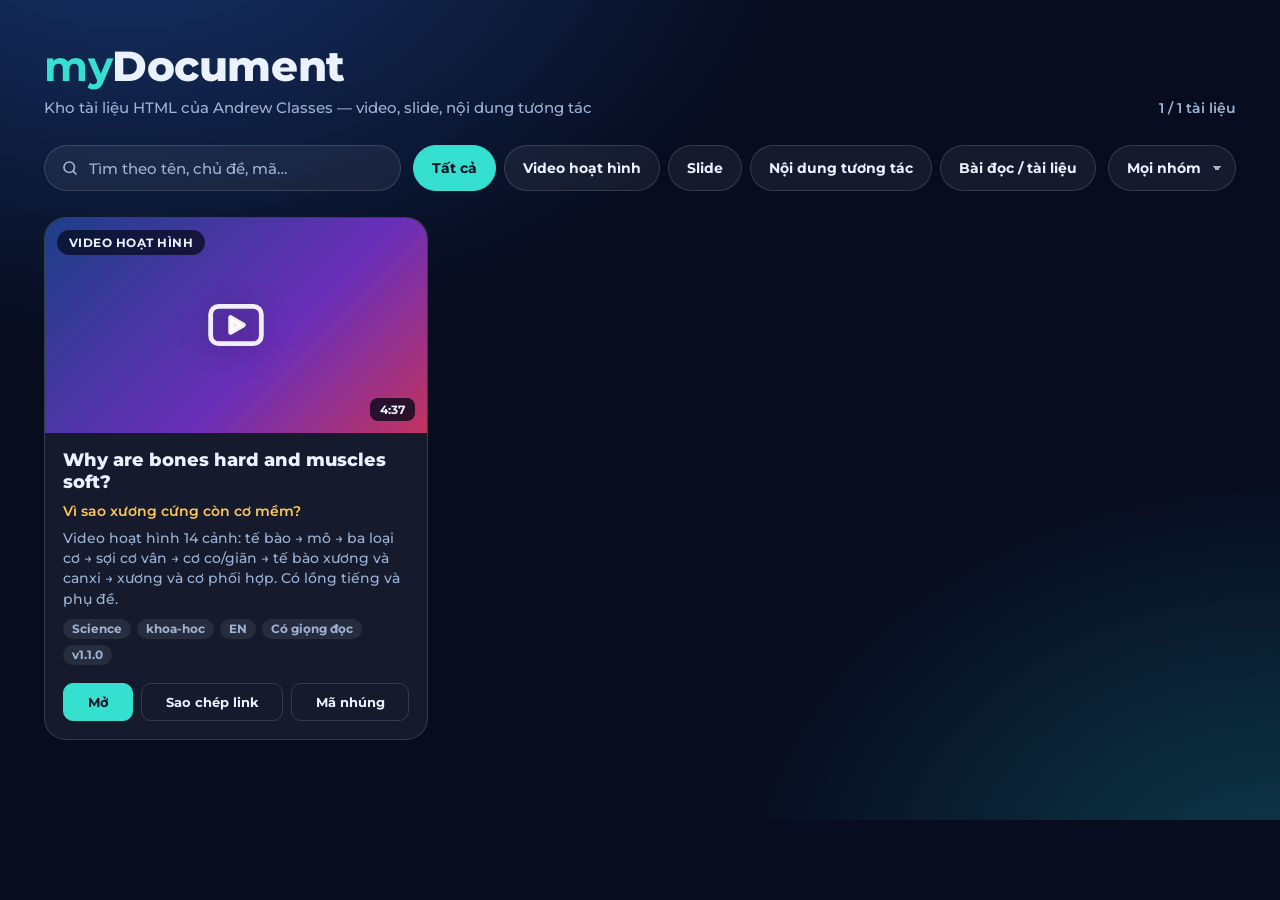
==== index.html @ 25788ad3 "Khởi tạo myDocument: kho tài liệu HTML (video, slide, tương tác, bài đọc) - Khung repo, danh mục tự " ====
<!DOCTYPE html>
<html lang="vi">
<head>
<meta charset="utf-8">
<meta name="viewport" content="width=device-width,initial-scale=1">
<meta name="robots" content="noindex">
<title>myDocument — Kho tài liệu</title>
<link rel="preconnect" href="https://fonts.googleapis.com">
<link rel="preconnect" href="https://fonts.gstatic.com" crossorigin>
<link href="https://fonts.googleapis.com/css2?family=Montserrat:wght@500;600;700;800&display=swap" rel="stylesheet">
<style>
:root{--bg:#070d1f;--panel:rgba(255,255,255,.06);--line:rgba(255,255,255,.14);--ink:#eaf2ff;--mut:#9fb3d6;--acc:#35e0d1;--gold:#ffc857;--coral:#ff6b81;--vio:#9b8cff}
*{box-sizing:border-box;margin:0}
html,body{min-height:100%;background:var(--bg);color:var(--ink);font-family:'Montserrat','Segoe UI',system-ui,sans-serif}
body{background:radial-gradient(1100px 700px at 10% -10%,#17336a 0%,transparent 60%),radial-gradient(900px 700px at 100% 100%,#0d3c4d 0%,transparent 60%),var(--bg);background-attachment:fixed}
.wrap{max-width:1240px;margin:0 auto;padding:40px 24px 80px}
header{display:flex;align-items:flex-end;justify-content:space-between;gap:24px;flex-wrap:wrap;margin-bottom:28px}
h1{font-size:clamp(28px,4vw,42px);font-weight:800;letter-spacing:-.01em}
h1 b{color:var(--acc)}
.sub{color:var(--mut);font-weight:500;margin-top:6px;font-size:15px}
.dem{color:var(--mut);font-size:14px;font-weight:600}
.tools{display:flex;gap:12px;flex-wrap:wrap;align-items:center;margin-bottom:26px}
.tim{flex:1 1 280px;display:flex;align-items:center;gap:10px;height:46px;padding:0 16px;border-radius:999px;background:var(--panel);border:1px solid var(--line);color:var(--mut)}
.tim svg{width:18px;height:18px;flex:none}
.tim input{all:unset;flex:1;min-width:0;color:var(--ink);font-size:15px;font-weight:500}
.tim input::placeholder{color:var(--mut)}
.chips{display:flex;gap:8px;flex-wrap:wrap}
.chip{height:46px;padding:0 18px;border-radius:999px;border:1px solid var(--line);background:var(--panel);color:var(--ink);font:700 14px 'Montserrat',sans-serif;cursor:pointer;transition:.15s}
.chip:hover{background:rgba(255,255,255,.12)}
.chip.on{background:var(--acc);border-color:var(--acc);color:#04101f}
select.chip{appearance:none;padding-right:34px;background-image:linear-gradient(45deg,transparent 50%,var(--mut) 50%),linear-gradient(135deg,var(--mut) 50%,transparent 50%);background-position:calc(100% - 18px) 20px,calc(100% - 13px) 20px;background-size:5px 5px;background-repeat:no-repeat}
select.chip option{background:#0d1733;color:var(--ink)}
.grid{display:grid;grid-template-columns:repeat(auto-fill,minmax(290px,1fr));gap:20px}
.card{display:flex;flex-direction:column;border-radius:22px;background:var(--panel);border:1px solid var(--line);overflow:hidden;transition:.18s}
.card:hover{transform:translateY(-3px);border-color:rgba(255,255,255,.3);box-shadow:0 14px 44px rgba(0,0,0,.4)}
.thumb{position:relative;aspect-ratio:16/9;display:grid;place-items:center;overflow:hidden;cursor:pointer}
.thumb img{position:absolute;inset:0;width:100%;height:100%;object-fit:cover}
.thumb svg.ic{width:64px;height:64px;color:rgba(255,255,255,.92);filter:drop-shadow(0 4px 14px rgba(0,0,0,.35));position:relative}
.thumb .play{position:absolute;inset:0;display:grid;place-items:center;background:rgba(4,8,22,.45);opacity:0;transition:.18s}
.thumb:hover .play{opacity:1}
.thumb .play span{padding:10px 20px;border-radius:999px;background:var(--acc);color:#04101f;font-weight:800;font-size:14px}
.tag{position:absolute;left:12px;top:12px;padding:5px 12px;border-radius:999px;background:rgba(4,8,22,.7);backdrop-filter:blur(6px);font-size:12px;font-weight:700;letter-spacing:.04em}
.dur{position:absolute;right:12px;bottom:12px;padding:4px 10px;border-radius:8px;background:rgba(4,8,22,.78);font-size:12px;font-weight:700}
.body{padding:16px 18px 18px;display:flex;flex-direction:column;gap:8px;flex:1}
.ten{font-size:18px;font-weight:800;line-height:1.25}
.vi{font-size:14px;color:var(--gold);font-weight:600}
.mt{font-size:13.5px;line-height:1.5;color:var(--mut);font-weight:500}
.meta{display:flex;gap:6px;flex-wrap:wrap;margin-top:2px}
.meta i{font-style:normal;font-size:11.5px;font-weight:700;padding:3px 9px;border-radius:999px;background:rgba(255,255,255,.08);color:var(--mut)}
.act{display:flex;gap:8px;margin-top:auto;padding-top:10px;flex-wrap:wrap}
.btn{flex:1 1 auto;height:38px;padding:0 14px;border-radius:10px;border:1px solid var(--line);background:transparent;color:var(--ink);font:700 13px 'Montserrat',sans-serif;cursor:pointer;display:inline-flex;align-items:center;justify-content:center;gap:6px;text-decoration:none;transition:.15s;white-space:nowrap}
.btn:hover{background:rgba(255,255,255,.12)}
.btn.pri{background:var(--acc);border-color:var(--acc);color:#04101f}
.btn.pri:hover{filter:brightness(1.08)}
.btn.ok{background:#2bd48a;border-color:#2bd48a;color:#04101f}
.trong{grid-column:1/-1;text-align:center;padding:60px 20px;color:var(--mut);font-weight:600;line-height:1.7}
.trong code{background:rgba(255,255,255,.1);padding:2px 8px;border-radius:6px;font-size:13px;color:var(--ink)}
/* xem thử trong khung nhúng */
#modal{position:fixed;inset:0;z-index:50;background:rgba(2,5,14,.86);display:none;place-items:center;padding:24px}
#modal.on{display:grid}
.mbox{width:min(1100px,100%);display:flex;flex-direction:column;gap:12px}
.mbar{display:flex;align-items:center;gap:10px;justify-content:space-between}
.mbar b{font-size:16px}
.mbar .btn{flex:none}
.frame{position:relative;padding-top:56.25%;border-radius:14px;overflow:hidden;background:#000;box-shadow:0 20px 80px rgba(0,0,0,.6)}
.frame iframe{position:absolute;inset:0;width:100%;height:100%;border:0}
.mlog{font-size:12px;color:var(--mut);font-weight:600;min-height:18px;font-variant-numeric:tabular-nums}
@media (max-width:560px){.wrap{padding:24px 14px 60px}}
</style>
</head>
<body>
<div class="wrap">
  <header>
    <div>
      <h1><b>my</b>Document</h1>
      <p class="sub">Kho tài liệu HTML của Andrew Classes — video, slide, nội dung tương tác</p>
    </div>
    <div class="dem" id="dem"></div>
  </header>

  <div class="tools">
    <label class="tim">
      <svg viewBox="0 0 24 24" fill="none" stroke="currentColor" stroke-width="2.2" stroke-linecap="round"><circle cx="11" cy="11" r="7"/><path d="M20 20l-3.5-3.5"/></svg>
      <input id="q" type="search" placeholder="Tìm theo tên, chủ đề, mã…" autocomplete="off">
    </label>
    <div class="chips" id="chips"></div>
    <select class="chip" id="nhom" title="Nhóm nội dung"><option value="">Mọi nhóm</option></select>
  </div>

  <div class="grid" id="grid"></div>
</div>

<div id="modal">
  <div class="mbox">
    <div class="mbar"><b id="mten"></b><button class="btn" id="mdong">✕ Đóng</button></div>
    <div class="frame"><iframe id="mif" allow="fullscreen; autoplay" allowfullscreen></iframe></div>
    <div class="mlog" id="mlog">Khung này đúng như khi nhúng vào trang bài (?nhung=1).</div>
  </div>
</div>

<script>
'use strict';
const $=(q,r=document)=>r.querySelector(q);
const ICON={
  video:'<svg class="ic" viewBox="0 0 24 24" fill="none" stroke="currentColor" stroke-width="1.8" stroke-linecap="round" stroke-linejoin="round"><rect x="2.5" y="5" width="19" height="14" rx="3"/><path d="M10 9.2v5.6l4.8-2.8z" fill="currentColor"/></svg>',
  slide:'<svg class="ic" viewBox="0 0 24 24" fill="none" stroke="currentColor" stroke-width="1.8" stroke-linecap="round" stroke-linejoin="round"><rect x="3" y="4" width="18" height="12" rx="2"/><path d="M12 16v4M8 20h8"/></svg>',
  'tuong-tac':'<svg class="ic" viewBox="0 0 24 24" fill="none" stroke="currentColor" stroke-width="1.8" stroke-linecap="round" stroke-linejoin="round"><path d="M9 3.5v11l3-2.5 2.2 5 2-.9-2.2-5H17z"/><path d="M4 8V5.5A1.5 1.5 0 0 1 5.500 4H7M4 12v2M20 9V6"/></svg>',
  'bai-doc':'<svg class="ic" viewBox="0 0 24 24" fill="none" stroke="currentColor" stroke-width="1.8" stroke-linecap="round" stroke-linejoin="round"><path d="M14 3H7a2 2 0 0 0-2 2v14a2 2 0 0 0 2 2h10a2 2 0 0 0 2-2V8z"/><path d="M14 3v5h5M9 13h6M9 17h6"/></svg>'
};
const GRAD={video:'linear-gradient(135deg,#1c3f87,#6a2fb8 60%,#c2335f)',slide:'linear-gradient(135deg,#0f5a73,#2b7fd6)',
  'tuong-tac':'linear-gradient(135deg,#2c7a52,#1aa6a0 60%,#2b7fd6)','bai-doc':'linear-gradient(135deg,#6a4a14,#b9852d)'};
let D=null,loai='',nhom='',q='';

const esc=s=>String(s==null?'':s).replace(/[&<>"]/g,c=>({'&':'&amp;','<':'&lt;','>':'&gt;','"':'&quot;'}[c]));
const fmt=s=>{s=Math.round(s);return Math.floor(s/60)+':'+String(s%60).padStart(2,'0')};
const abs=rel=>D.goc.replace(/\/$/,'')+'/'+rel;
const tenLoai=m=>(D.loai.find(l=>l.ma===m)||{ten:m}).ten;
const embed=it=>`<div style="position:relative;padding-top:56.25%"><iframe src="${abs(it.nhung_url)}" style="position:absolute;inset:0;width:100%;height:100%;border:0" allow="fullscreen; autoplay" allowfullscreen loading="lazy"></iframe></div>`;

function ve(){
  const ks=q.trim().toLowerCase();
  const ds=D.tai_lieu.filter(it=>(!loai||it.loai===loai)&&(!nhom||it.nhom===nhom)&&
    (!ks||[it.id,it.ten,it.ten_vi,it.mo_ta,it.mon,(it.chu_de||[]).join(' ')].join(' ').toLowerCase().includes(ks)));
  $('#dem').textContent=ds.length+' / '+D.tai_lieu.length+' tài liệu';
  $('#grid').innerHTML=ds.length?ds.map(it=>`
    <article class="card" data-id="${esc(it.id)}">
      <div class="thumb" data-a="xem" style="background:${GRAD[it.loai]||GRAD.video}">
        ${it.poster?`<img src="${esc(it.poster)}" alt="" loading="lazy">`:''}${it.poster?'':ICON[it.loai]||''}
        <span class="tag">${esc(tenLoai(it.loai)).toUpperCase()}</span>
        ${it.thoi_luong_giay?`<span class="dur">${fmt(it.thoi_luong_giay)}</span>`:''}
        <div class="play"><span>▶ Xem thử</span></div>
      </div>
      <div class="body">
        <div class="ten">${esc(it.ten)}</div>
        ${it.ten_vi?`<div class="vi">${esc(it.ten_vi)}</div>`:''}
        ${it.mo_ta?`<div class="mt">${esc(it.mo_ta)}</div>`:''}
        <div class="meta">${[it.mon,it.nhom,it.ngon_ngu&&it.ngon_ngu.toUpperCase(),it.co_giong_doc&&'Có giọng đọc',it.phien_ban&&'v'+it.phien_ban].filter(Boolean).map(x=>`<i>${esc(x)}</i>`).join('')}</div>
        <div class="act">
          <a class="btn pri" href="${esc(it.url)}" target="_blank" rel="noopener">Mở</a>
          <button class="btn" data-a="link">Sao chép link</button>
          <button class="btn" data-a="nhung">Mã nhúng</button>
        </div>
      </div>
    </article>`).join('')
  :`<div class="trong">Không có tài liệu nào khớp.<br>Thêm tài liệu mới: <code>node tools/tao.js &lt;loai&gt; &lt;nhom&gt; &lt;ma&gt; "Tên"</code> rồi <code>node tools/build-catalog.js</code></div>`;
}
function ban(){
  $('#chips').innerHTML=[['','Tất cả'],...D.loai.map(l=>[l.ma,l.ten])].map(([m,t])=>`<button class="chip${loai===m?' on':''}" data-l="${m}">${esc(t)}</button>`).join('');
  $('#nhom').innerHTML='<option value="">Mọi nhóm</option>'+D.nhom.map(n=>`<option value="${esc(n)}"${nhom===n?' selected':''}>${esc(n)}</option>`).join('');
}
function chep(btn,text,nhan){
  const xong=()=>{const o=btn.textContent;btn.textContent='✓ Đã chép';btn.classList.add('ok');setTimeout(()=>{btn.textContent=o;btn.classList.remove('ok')},1500)};
  if(navigator.clipboard&&window.isSecureContext)navigator.clipboard.writeText(text).then(xong,()=>alert(nhan+':\n'+text));
  else{const t=document.createElement('textarea');t.value=text;document.body.appendChild(t);t.select();try{document.execCommand('copy');xong()}catch(e){alert(nhan+':\n'+text)}t.remove()}
}
function xem(it){
  $('#mten').textContent=it.ten;$('#mif').src=it.nhung_url;$('#modal').classList.add('on');$('#mlog').textContent='Khung này đúng như khi nhúng vào trang bài (?nhung=1).';
}
function dong(){$('#modal').classList.remove('on');$('#mif').src='about:blank'}

$('#grid').addEventListener('click',e=>{
  const b=e.target.closest('[data-a]');if(!b)return;
  const it=D.tai_lieu.find(x=>x.id===b.closest('.card').dataset.id);
  if(b.dataset.a==='xem')xem(it);
  else if(b.dataset.a==='link')chep(b,abs(it.url),'Link');
  else if(b.dataset.a==='nhung')chep(b,embed(it),'Mã nhúng');
});
$('#chips').addEventListener('click',e=>{const b=e.target.closest('[data-l]');if(!b)return;loai=b.dataset.l;ban();ve()});
$('#nhom').addEventListener('change',e=>{nhom=e.target.value;ve()});
$('#q').addEventListener('input',e=>{q=e.target.value;ve()});
$('#mdong').onclick=dong;
$('#modal').addEventListener('click',e=>{if(e.target.id==='modal')dong()});
addEventListener('keydown',e=>{if(e.key==='Escape')dong()});
/* nghe sự kiện của tài liệu nhúng — chứng minh đường tích hợp hoạt động */
addEventListener('message',e=>{
  const m=e.data;if(!m||m.nguon!=='myDocument'||!$('#modal').classList.contains('on'))return;
  const l=$('#mlog');
  if(m.su_kien==='progress')l.textContent=`progress · ${m.t}s / ${m.tong}s (${m.pct}%)`;
  else if(m.su_kien==='chapter')l.textContent=`chapter · ${m.chuong} — ${m.ten}`;
  else l.textContent=m.su_kien+(m.t!=null?' · '+m.t+'s':'');
});

fetch('documents.json',{cache:'no-cache'}).then(r=>{if(!r.ok)throw new Error(r.status);return r.json()}).then(j=>{D=j;ban();ve()})
.catch(()=>{$('#grid').innerHTML='<div class="trong">Không đọc được <code>documents.json</code>.<br>Nếu đang mở file trực tiếp từ ổ đĩa: trình duyệt chặn — hãy mở qua máy chủ (vd <code>npx serve</code>) hoặc qua địa chỉ thật.<br>Nếu chưa có file: chạy <code>node tools/build-catalog.js</code>.</div>'});
</script>
</body>
</html>
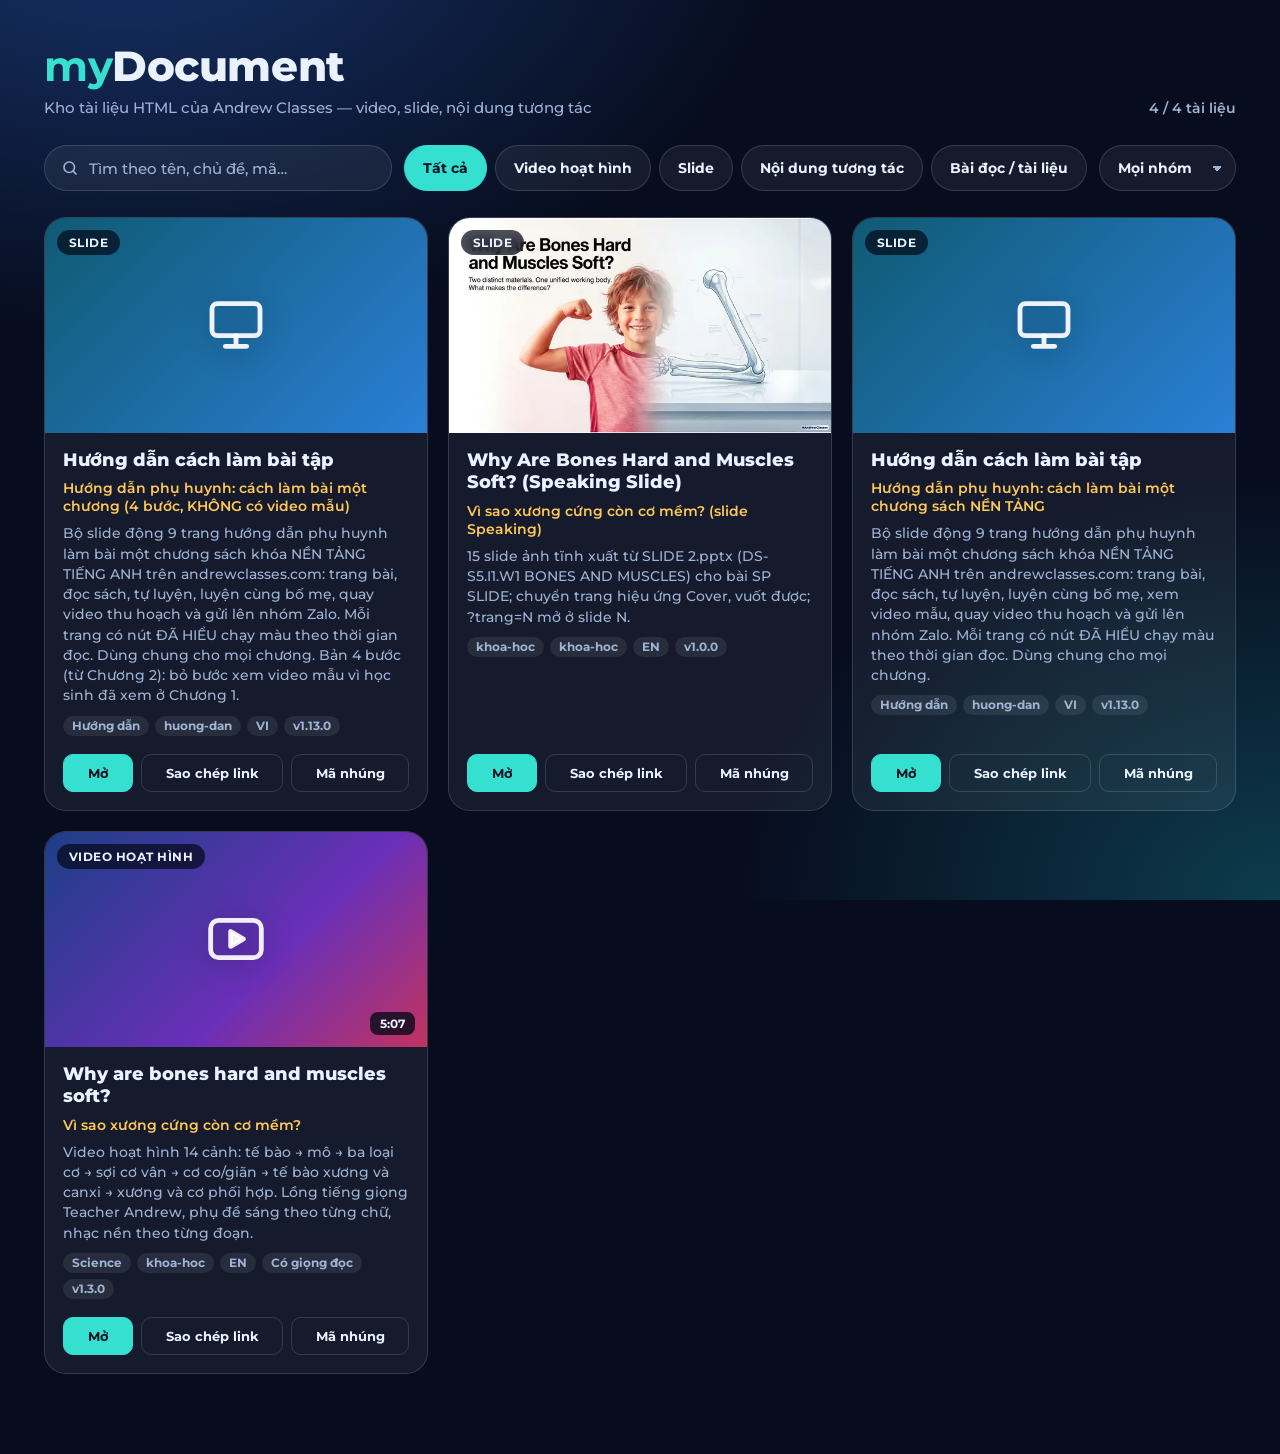
==== commit e6643e18: "Chang 8: chan phim tat xem ma (/_chung/chan-phim.js), 6 trang + _mau, giu copy Co-Authored-By: Claud" ====
--- a/index.html
+++ b/index.html
@@ -67,6 +67,7 @@
 .mlog{font-size:12px;color:var(--mut);font-weight:600;min-height:18px;font-variant-numeric:tabular-nums}
 @media (max-width:560px){.wrap{padding:24px 14px 60px}}
 </style>
+<script src="/_chung/chan-phim.js?v=1"></script>   <!-- 24/10/2026 chặn phím tắt xem mã (không phải bảo mật) -->
 </head>
 <body>
 <div class="wrap">
